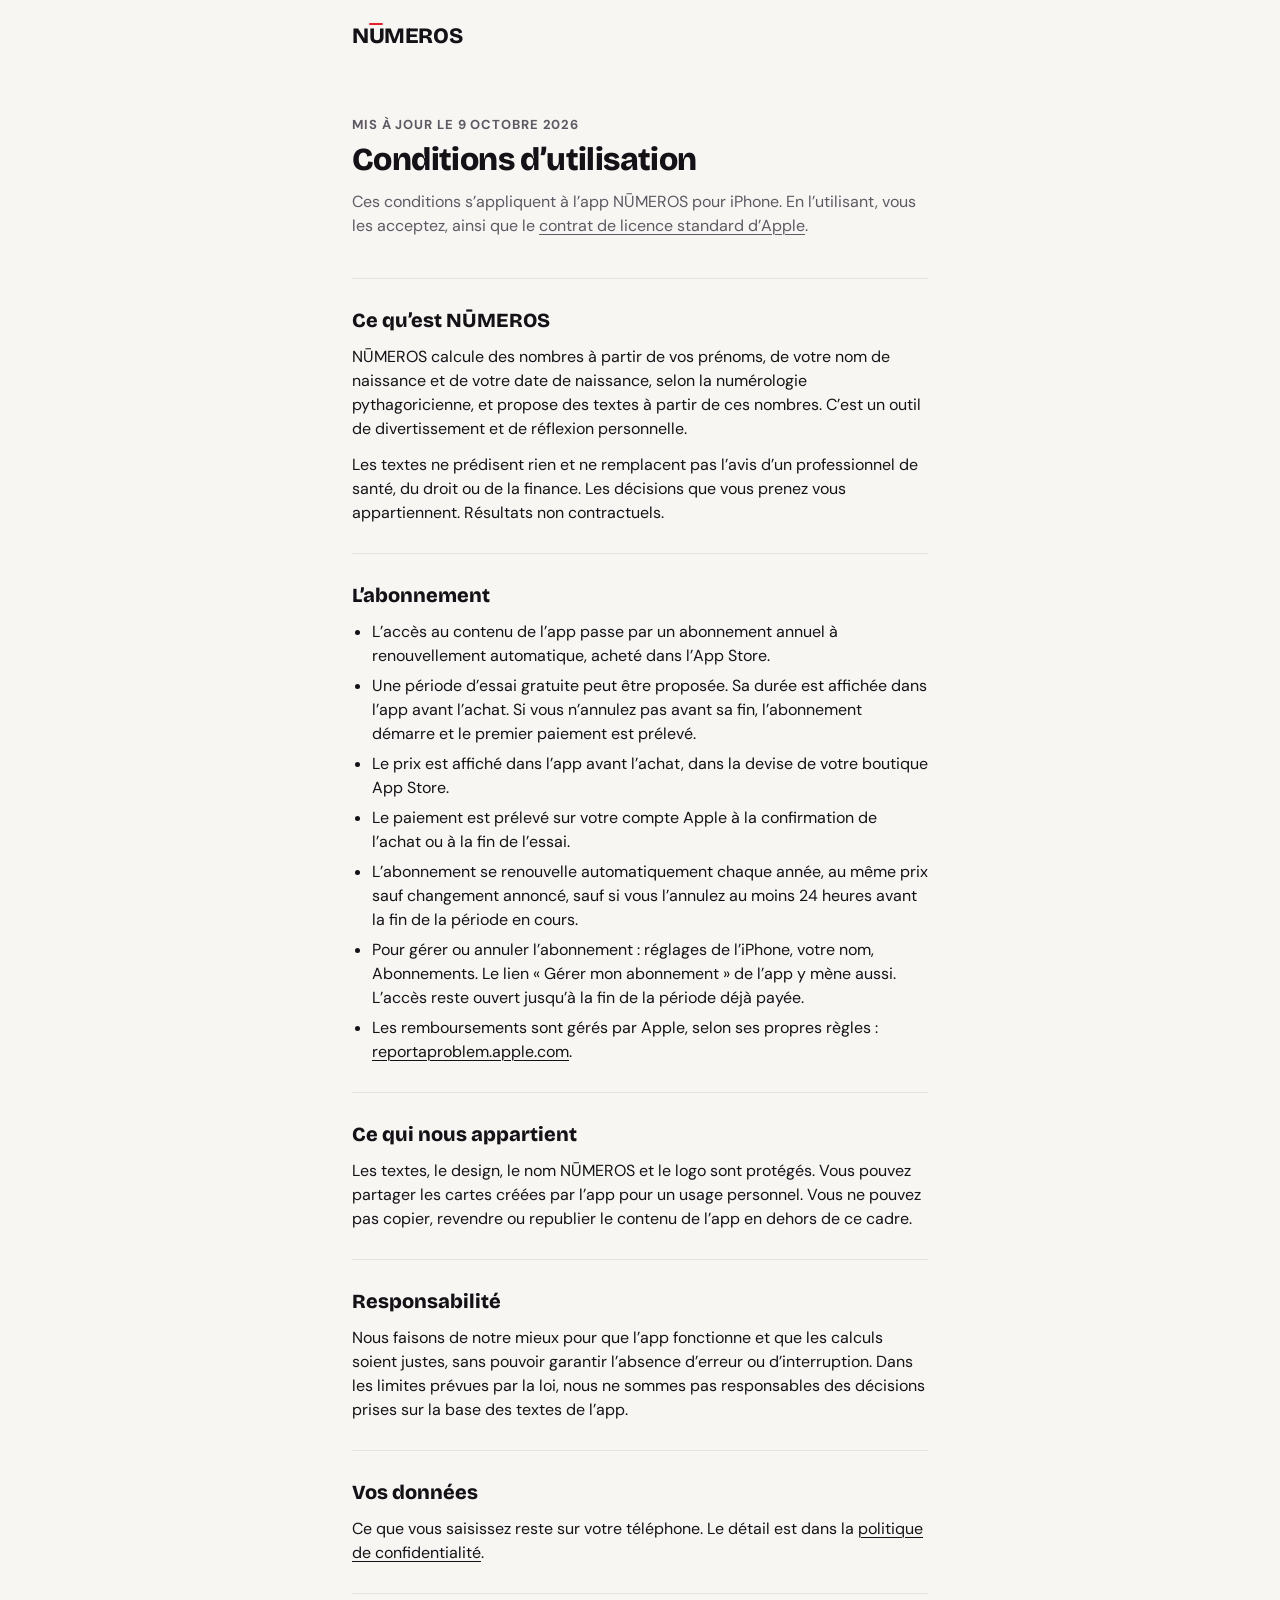
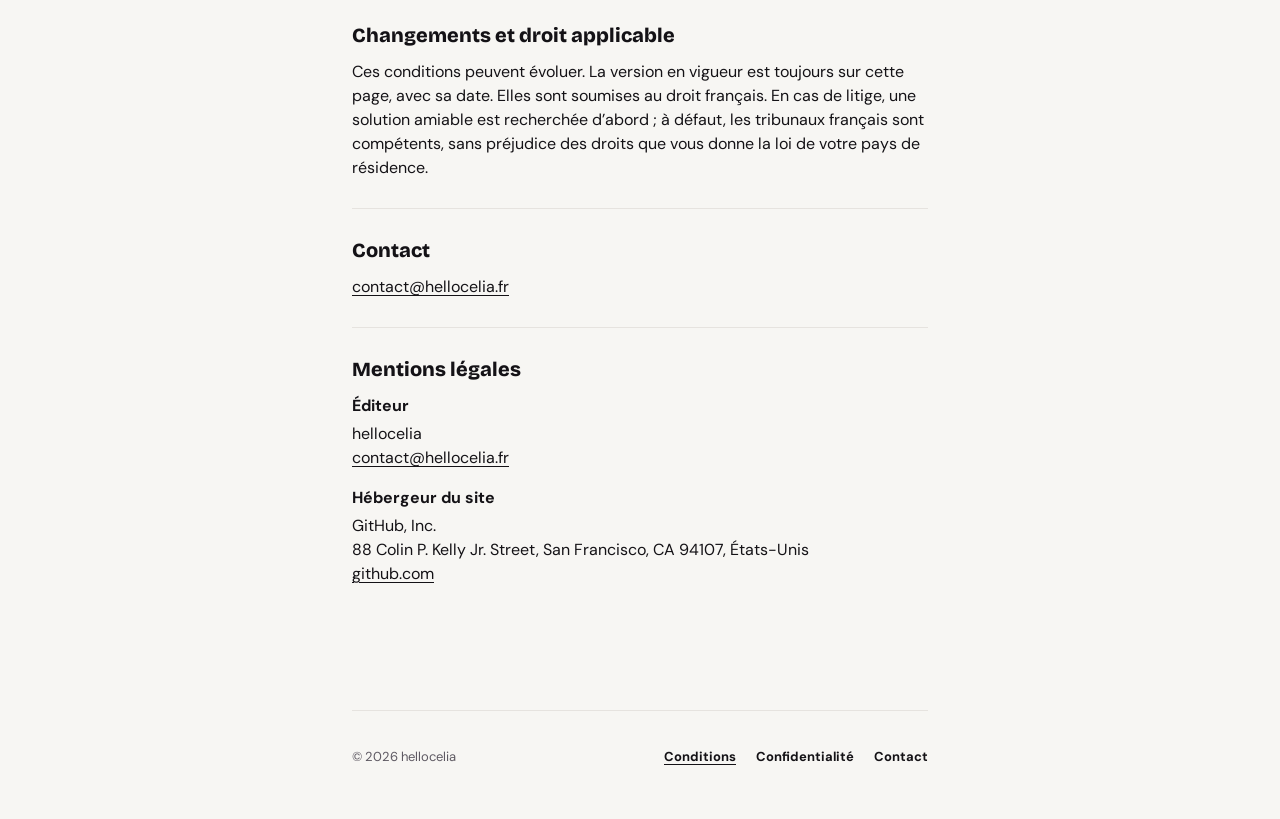
==== conditions.html @ 9b887e05 "Landing NŪMEROS et pages légales Co-Authored-By: Claude Opus 5.5 <noreply@anthropic.com>" ====
<!doctype html>
<html lang="fr">
  <head>
    <meta charset="utf-8" />
    <meta name="viewport" content="width=device-width, initial-scale=1" />
    <title>Conditions · NŪMEROS</title>
    <meta name="description" content="Conditions d’utilisation et d’abonnement de l’app NŪMEROS, et mentions légales." />
    <meta name="theme-color" content="#F7F6F3" />
    <link rel="icon" href="favicon.svg" type="image/svg+xml" />
    <link rel="preconnect" href="https://fonts.googleapis.com" />
    <link rel="preconnect" href="https://fonts.gstatic.com" crossorigin />
    <link
      rel="stylesheet"
      href="https://fonts.googleapis.com/css2?family=Bricolage+Grotesque:opsz,wght@12..96,800&family=DM+Sans:wght@400;700&display=swap"
    />
    <link rel="stylesheet" href="style.css" />
    <script src="analytics.js" defer></script>
  </head>
  <body>
    <a class="skip" href="#contenu">Aller au contenu</a>

    <div class="page">
      <header class="top">
        <a class="wordmark" href="./" aria-label="Numéros, accueil">N<span class="u">U</span>MEROS</a>
      </header>

      <main id="contenu" class="legal">
        <header>
          <p class="label">Mis à jour le 9 octobre 2026</p>
          <h1>Conditions d’utilisation</h1>
          <p class="muted">
            Ces conditions s’appliquent à l’app NŪMEROS pour iPhone. En l’utilisant, vous les acceptez, ainsi que le
            <a href="https://www.apple.com/legal/internet-services/itunes/dev/stdeula/" rel="noopener"
              >contrat de licence standard d’Apple</a
            >.
          </p>
        </header>

        <section>
          <h2>Ce qu’est NŪMEROS</h2>
          <p>
            NŪMEROS calcule des nombres à partir de vos prénoms, de votre nom de naissance et de votre date de
            naissance, selon la numérologie pythagoricienne, et propose des textes à partir de ces nombres. C’est un
            outil de divertissement et de réflexion personnelle.
          </p>
          <p>
            Les textes ne prédisent rien et ne remplacent pas l’avis d’un professionnel de santé, du droit ou de la
            finance. Les décisions que vous prenez vous appartiennent. Résultats non contractuels.
          </p>
        </section>

        <section>
          <h2>L’abonnement</h2>
          <ul>
            <li>
              L’accès au contenu de l’app passe par un abonnement annuel à renouvellement automatique, acheté dans
              l’App Store.
            </li>
            <li>
              Une période d’essai gratuite peut être proposée. Sa durée est affichée dans l’app avant l’achat. Si vous
              n’annulez pas avant sa fin, l’abonnement démarre et le premier paiement est prélevé.
            </li>
            <li>Le prix est affiché dans l’app avant l’achat, dans la devise de votre boutique App Store.</li>
            <li>
              Le paiement est prélevé sur votre compte Apple à la confirmation de l’achat ou à la fin de l’essai.
            </li>
            <li>
              L’abonnement se renouvelle automatiquement chaque année, au même prix sauf changement annoncé, sauf si
              vous l’annulez au moins 24 heures avant la fin de la période en cours.
            </li>
            <li>
              Pour gérer ou annuler l’abonnement : réglages de l’iPhone, votre nom, Abonnements. Le lien « Gérer mon
              abonnement » de l’app y mène aussi. L’accès reste ouvert jusqu’à la fin de la période déjà payée.
            </li>
            <li>
              Les remboursements sont gérés par Apple, selon ses propres règles :
              <a href="https://reportaproblem.apple.com" rel="noopener">reportaproblem.apple.com</a>.
            </li>
          </ul>
        </section>

        <section>
          <h2>Ce qui nous appartient</h2>
          <p>
            Les textes, le design, le nom NŪMEROS et le logo sont protégés. Vous pouvez partager les cartes créées
            par l’app pour un usage personnel. Vous ne pouvez pas copier, revendre ou republier le contenu de l’app
            en dehors de ce cadre.
          </p>
        </section>

        <section>
          <h2>Responsabilité</h2>
          <p>
            Nous faisons de notre mieux pour que l’app fonctionne et que les calculs soient justes, sans pouvoir
            garantir l’absence d’erreur ou d’interruption. Dans les limites prévues par la loi, nous ne sommes pas
            responsables des décisions prises sur la base des textes de l’app.
          </p>
        </section>

        <section>
          <h2>Vos données</h2>
          <p>
            Ce que vous saisissez reste sur votre téléphone. Le détail est dans la
            <a href="confidentialite.html">politique de confidentialité</a>.
          </p>
        </section>

        <section>
          <h2>Changements et droit applicable</h2>
          <p>
            Ces conditions peuvent évoluer. La version en vigueur est toujours sur cette page, avec sa date. Elles sont
            soumises au droit français. En cas de litige, une solution amiable est recherchée d’abord ; à défaut, les
            tribunaux français sont compétents, sans préjudice des droits que vous donne la loi de votre pays de
            résidence.
          </p>
        </section>

        <section>
          <h2>Contact</h2>
          <p><a href="mailto:contact@hellocelia.fr">contact@hellocelia.fr</a></p>
        </section>

        <section id="mentions">
          <h2>Mentions légales</h2>
          <p><strong>Éditeur</strong></p>
          <address>
            hellocelia<br />
            <a href="mailto:contact@hellocelia.fr">contact@hellocelia.fr</a>
          </address>
          <p><strong>Hébergeur du site</strong></p>
          <address>
            GitHub, Inc.<br />
            88 Colin P. Kelly Jr. Street, San Francisco, CA 94107, États-Unis<br />
            <a href="https://github.com" rel="noopener">github.com</a>
          </address>
        </section>
      </main>

      <footer class="foot">
        <span class="small muted">© 2026 hellocelia</span>
        <nav aria-label="Pages légales">
          <a href="conditions.html" aria-current="page">Conditions</a>
          <a href="confidentialite.html">Confidentialité</a>
          <a href="mailto:contact@hellocelia.fr">Contact</a>
        </nav>
      </footer>
    </div>
  </body>
</html>
---- style.css ----
/*
 * NŪMEROS, même design que l'app (voir DESIGN.md).
 * Clair seulement. Texte encre ou gris, jamais coloré. Rouge pour le wordmark
 * et le seul bouton principal. Une teinte par page : la lueur du nombre.
 */

:root {
  --bg: #f7f6f3;
  --surface: #ffffff;
  --ink: #141216;
  --muted: #5e5962;
  --line: #e6e3df;
  --soft: #efedea;
  --accent: #e8202a;
  --accent-dark: #b5121b;
  --on-accent: #ffffff;
  /* Teinte de la page : le 8 par défaut. */
  --hue: #c98a12;

  --display: 'Bricolage Grotesque', system-ui, sans-serif;
  --text: 'DM Sans', system-ui, sans-serif;

  --ease: cubic-bezier(0.23, 1, 0.32, 1);
  --press: 120ms;
  --enter: 260ms;
  --stagger: 60ms;

  --shadow-card: 0 1px 2px rgba(20, 18, 22, 0.04), 0 8px 24px rgba(20, 18, 22, 0.06);
  --shadow-lifted: 0 2px 4px rgba(20, 18, 22, 0.05), 0 18px 40px rgba(20, 18, 22, 0.1);

  color-scheme: light;
}

*,
*::before,
*::after {
  box-sizing: border-box;
}

/* Enregistrée pour que la lueur glisse d'une couleur à l'autre. */
@property --hue {
  syntax: '<color>';
  inherits: true;
  initial-value: #c98a12;
}

html {
  -webkit-text-size-adjust: 100%;
  overflow-x: clip;
  transition: --hue 600ms var(--ease);
  scroll-behavior: smooth;
}

body {
  margin: 0;
  min-height: 100dvh;
  background: var(--bg);
  color: var(--ink);
  font: 400 16px/1.5 var(--text);
  -webkit-font-smoothing: antialiased;
  overflow-x: hidden;
}

/* Lueur du nombre, en haut de page. Elle défile avec le contenu. */
.glow {
  position: absolute;
  inset: 0 0 auto 0;
  height: 560px;
  pointer-events: none;
  z-index: 0;
  background:
    radial-gradient(60% 55% at 50% 0%, color-mix(in srgb, var(--hue) 34%, transparent), transparent 70%),
    radial-gradient(35% 40% at 78% 8%, color-mix(in srgb, var(--hue) 22%, transparent), transparent 70%);
}

.page {
  position: relative;
  z-index: 1;
  max-width: 640px;
  margin: 0 auto;
  padding: 0 16px;
}

@media (min-width: 768px) {
  .page {
    padding: 0 32px;
  }
}

/* Textes : 5 tailles, 3 styles. */
h1,
h2,
h3 {
  font-family: var(--display);
  font-weight: 800;
  margin: 0;
  text-wrap: balance;
}

h1 {
  font-size: 32px;
  line-height: 36px;
  letter-spacing: -0.6px;
}

h2 {
  font-size: 20px;
  line-height: 26px;
}

p {
  margin: 0;
}

.small {
  font-size: 13px;
  line-height: 18px;
}

.muted {
  color: var(--muted);
}

.label {
  font: 700 13px/18px var(--text);
  letter-spacing: 0.9px;
  text-transform: uppercase;
  color: var(--muted);
}

a {
  color: inherit;
  text-underline-offset: 3px;
  text-decoration-thickness: 1px;
}

:focus-visible {
  outline: 2px solid var(--ink);
  outline-offset: 3px;
  border-radius: 6px;
}

.sr-only {
  position: absolute;
  width: 1px;
  height: 1px;
  margin: -1px;
  overflow: hidden;
  clip: rect(0 0 0 0);
  white-space: nowrap;
}

.skip {
  position: absolute;
  left: 16px;
  top: -60px;
  z-index: 10;
  padding: 10px 16px;
  background: var(--ink);
  color: var(--surface);
  border-radius: 999px;
  font-weight: 700;
  text-decoration: none;
}

.skip:focus {
  top: 12px;
}

/* En-tête : le wordmark seul. */
.top {
  display: flex;
  align-items: center;
  justify-content: space-between;
  min-height: 72px;
}

.wordmark {
  display: inline-flex;
  font: 800 22px/1 var(--display);
  letter-spacing: -0.4px;
  color: var(--ink);
  text-decoration: none;
  padding: 10px 0;
}

/* Le macron : une barre de calcul rouge posée au-dessus du U. */
.wordmark .u {
  position: relative;
}

.wordmark .u::before {
  content: '';
  position: absolute;
  left: 0.04em;
  right: 0.04em;
  top: -0.1em;
  height: 0.12em;
  border-radius: 0.06em;
  background: var(--accent);
}

/* Bouton principal : pilule rouge de 56 px, un seul par page. */
.button {
  display: inline-flex;
  align-items: center;
  justify-content: center;
  gap: 10px;
  min-height: 56px;
  padding: 0 28px;
  border: 0;
  border-radius: 999px;
  background: var(--accent);
  color: var(--on-accent);
  font: 700 16px/1 var(--text);
  text-decoration: none;
  cursor: pointer;
  touch-action: manipulation;
  transition: transform var(--press) var(--ease), background-color var(--press) var(--ease);
}

.button:hover {
  background: var(--accent-dark);
}

.button:active {
  transform: scale(0.97);
}

.button[aria-disabled='true'] {
  cursor: default;
}

.button[aria-disabled='true']:hover {
  background: var(--accent);
}

.button svg {
  width: 18px;
  height: 18px;
  flex: none;
}

/* Pied de page commun. */
.foot {
  margin-top: 96px;
  padding: 24px 0 40px;
  border-top: 1px solid var(--line);
  display: flex;
  flex-wrap: wrap;
  gap: 8px 24px;
  align-items: center;
  justify-content: space-between;
}

.foot nav {
  display: flex;
  flex-wrap: wrap;
  gap: 0 20px;
}

.foot nav a {
  display: inline-flex;
  align-items: center;
  min-height: 44px;
  font-size: 13px;
  font-weight: 700;
  text-decoration: none;
  transition: opacity var(--press) var(--ease);
}

.foot nav a:hover,
.foot nav a[aria-current='page'] {
  text-decoration: underline;
}

.foot nav a:active {
  opacity: 0.6;
}

/* ---------- Landing ---------- */

.hero {
  padding: 40px 0 0;
  text-align: center;
}

.hero h1 {
  font-size: clamp(48px, 13vw, 96px);
  line-height: 0.98;
  letter-spacing: -0.04em;
}

.hero .lede {
  max-width: 36ch;
  margin: 20px auto 0;
  font-size: 16px;
  line-height: 24px;
  color: var(--muted);
}

.hero .cta {
  margin-top: 32px;
}

.hero .cta-note {
  margin-top: 12px;
}

/* Le ticket du jour : corps + talon, séparés par une perforation. */
.ticket-wrap {
  display: flex;
  justify-content: center;
  margin: 56px 0 0;
  /* Place pour le talon détaché. */
  padding-right: 12px;
}

.ticket {
  position: relative;
  display: grid;
  grid-template-columns: 1fr auto;
  width: min(100%, 420px);
  padding: 0;
  border: 0;
  background: none;
  color: inherit;
  font: inherit;
  text-align: left;
  cursor: pointer;
  touch-action: manipulation;
  filter: drop-shadow(0 18px 30px rgba(20, 18, 22, 0.1)) drop-shadow(0 2px 3px rgba(20, 18, 22, 0.05));
}

.ticket:focus-visible {
  outline-offset: 8px;
  border-radius: 20px;
}

.ticket-body,
.ticket-stub {
  position: relative;
  background: var(--surface);
  /* Encoches demi-cercle aux deux bouts de la perforation. */
  --notch: radial-gradient(circle 10px at var(--nx) 0, transparent 9.5px, #000 10px),
    radial-gradient(circle 10px at var(--nx) 100%, transparent 9.5px, #000 10px);
  -webkit-mask: var(--notch);
  -webkit-mask-composite: source-in;
  mask: var(--notch);
  mask-composite: intersect;
}

.ticket-body {
  --nx: 100%;
  border-radius: 20px 0 0 20px;
  padding: 22px 22px 22px 24px;
  display: flex;
  flex-direction: column;
  gap: 14px;
  min-width: 0;
}

.ticket-stub {
  --nx: 0;
  border-radius: 0 20px 20px 0;
  width: clamp(92px, 26vw, 116px);
  padding: 22px 12px;
  display: flex;
  flex-direction: column;
  align-items: center;
  justify-content: center;
  gap: 2px;
  /* La perforation, en pointillés sur le bord gauche du talon. */
  background-image: linear-gradient(var(--line) 50%, transparent 0);
  background-size: 1.5px 10px;
  background-repeat: repeat-y;
  background-position: 0 center;
  background-color: var(--surface);
  transform-origin: 0 100%;
}

.ticket-stub .no {
  font: 700 13px/18px var(--text);
  letter-spacing: 0.9px;
  color: var(--muted);
}

.ticket-stub .digits {
  font: 800 48px/1 var(--display);
  letter-spacing: -2px;
  font-variant-numeric: tabular-nums;
  min-width: 2ch;
  text-align: center;
}

.ticket-stub .dot {
  width: 10px;
  height: 10px;
  margin-top: 8px;
  border-radius: 50%;
  background: var(--hue);
}

.ticket-head {
  display: flex;
  flex-wrap: wrap;
  justify-content: space-between;
  gap: 4px 12px;
  white-space: nowrap;
}

.ticket-focus,
.ticket-line {
  transition: opacity 160ms var(--ease);
}

.ticket.swap .ticket-focus,
.ticket.swap .ticket-line {
  opacity: 0;
}

.ticket-focus {
  font: 800 32px/36px var(--display);
  letter-spacing: -0.6px;
}

.ticket-line {
  font-weight: 700;
}

.ticket-hint {
  text-align: center;
  margin-top: 16px;
}

/* Les trois choses que fait l'app : label sur valeur. */
.features {
  margin-top: 96px;
}

.features h2 {
  text-align: center;
  margin-bottom: 24px;
}

.feature-list {
  list-style: none;
  margin: 0;
  padding: 0;
  display: grid;
  gap: 12px;
}

.feature {
  display: grid;
  grid-template-columns: auto 1fr;
  gap: 4px 16px;
  align-items: start;
  padding: 20px;
  background: var(--surface);
  border-radius: 20px;
  box-shadow: var(--shadow-card);
}

.feature .badge {
  grid-row: span 2;
  display: grid;
  place-items: center;
  width: 44px;
  height: 44px;
  border-radius: 12px;
  background: var(--soft);
  font: 800 20px/1 var(--display);
  font-variant-numeric: tabular-nums;
}

.feature h3 {
  font-size: 20px;
  line-height: 26px;
}

.feature p {
  color: var(--muted);
}

.closing {
  margin-top: 96px;
  text-align: center;
}

.closing p {
  margin-top: 8px;
}

/* ---------- Pages légales ---------- */

.legal {
  padding-top: 32px;
}

.legal header {
  margin-bottom: 40px;
}

.legal header .label {
  margin-bottom: 8px;
}

.legal header p {
  margin-top: 12px;
}

.legal section {
  padding: 28px 0;
  border-top: 1px solid var(--line);
}

.legal section h2 {
  margin-bottom: 12px;
}

.legal section p + p,
.legal section p + ul,
.legal section ul + p {
  margin-top: 12px;
}

.legal ul {
  margin: 0;
  padding-left: 20px;
}

.legal li + li {
  margin-top: 6px;
}

.legal strong {
  font-weight: 700;
}

.legal address {
  font-style: normal;
}

/* ---------- Mouvement ---------- */

/*
 * L'état de départ n'existe qu'avec JS (classe `js` sur <html>) :
 * sans script, tout est visible tout de suite.
 */
.js .enter {
  opacity: 0;
  transform: translateY(8px);
}

.js .enter.in {
  opacity: 1;
  transform: none;
  transition: opacity var(--enter) var(--ease), transform var(--enter) var(--ease);
  transition-delay: calc(var(--i, 0) * var(--stagger));
}

.js .glow {
  opacity: 0;
  transition: opacity 900ms var(--ease);
}

.js .glow.lit {
  opacity: 1;
}

/* Le talon se détache le long de la perforation. */
.ticket-stub {
  transition: transform 520ms var(--ease);
}

.ticket.torn .ticket-stub {
  transform: translate(10px, 6px) rotate(4deg);
}

.ticket:active .ticket-body {
  transform: scale(0.99);
}

.ticket-body {
  transition: transform var(--press) var(--ease);
}

@media (prefers-reduced-motion: reduce) {
  html {
    scroll-behavior: auto;
    transition: none;
  }

  .js .enter,
  .js .enter.in {
    transform: none;
  }

  .js .enter.in {
    transition: opacity 160ms linear;
    transition-delay: 0ms;
  }

  .ticket-stub,
  .ticket-body,
  .button {
    transition: none;
  }

  .ticket.torn .ticket-stub {
    transform: translate(6px, 0);
  }

  .button:active,
  .ticket:active .ticket-body {
    transform: none;
  }
}

.legal address + p {
  margin-top: 16px;
}

.legal section > p:has(+ address) {
  margin-bottom: 4px;
}
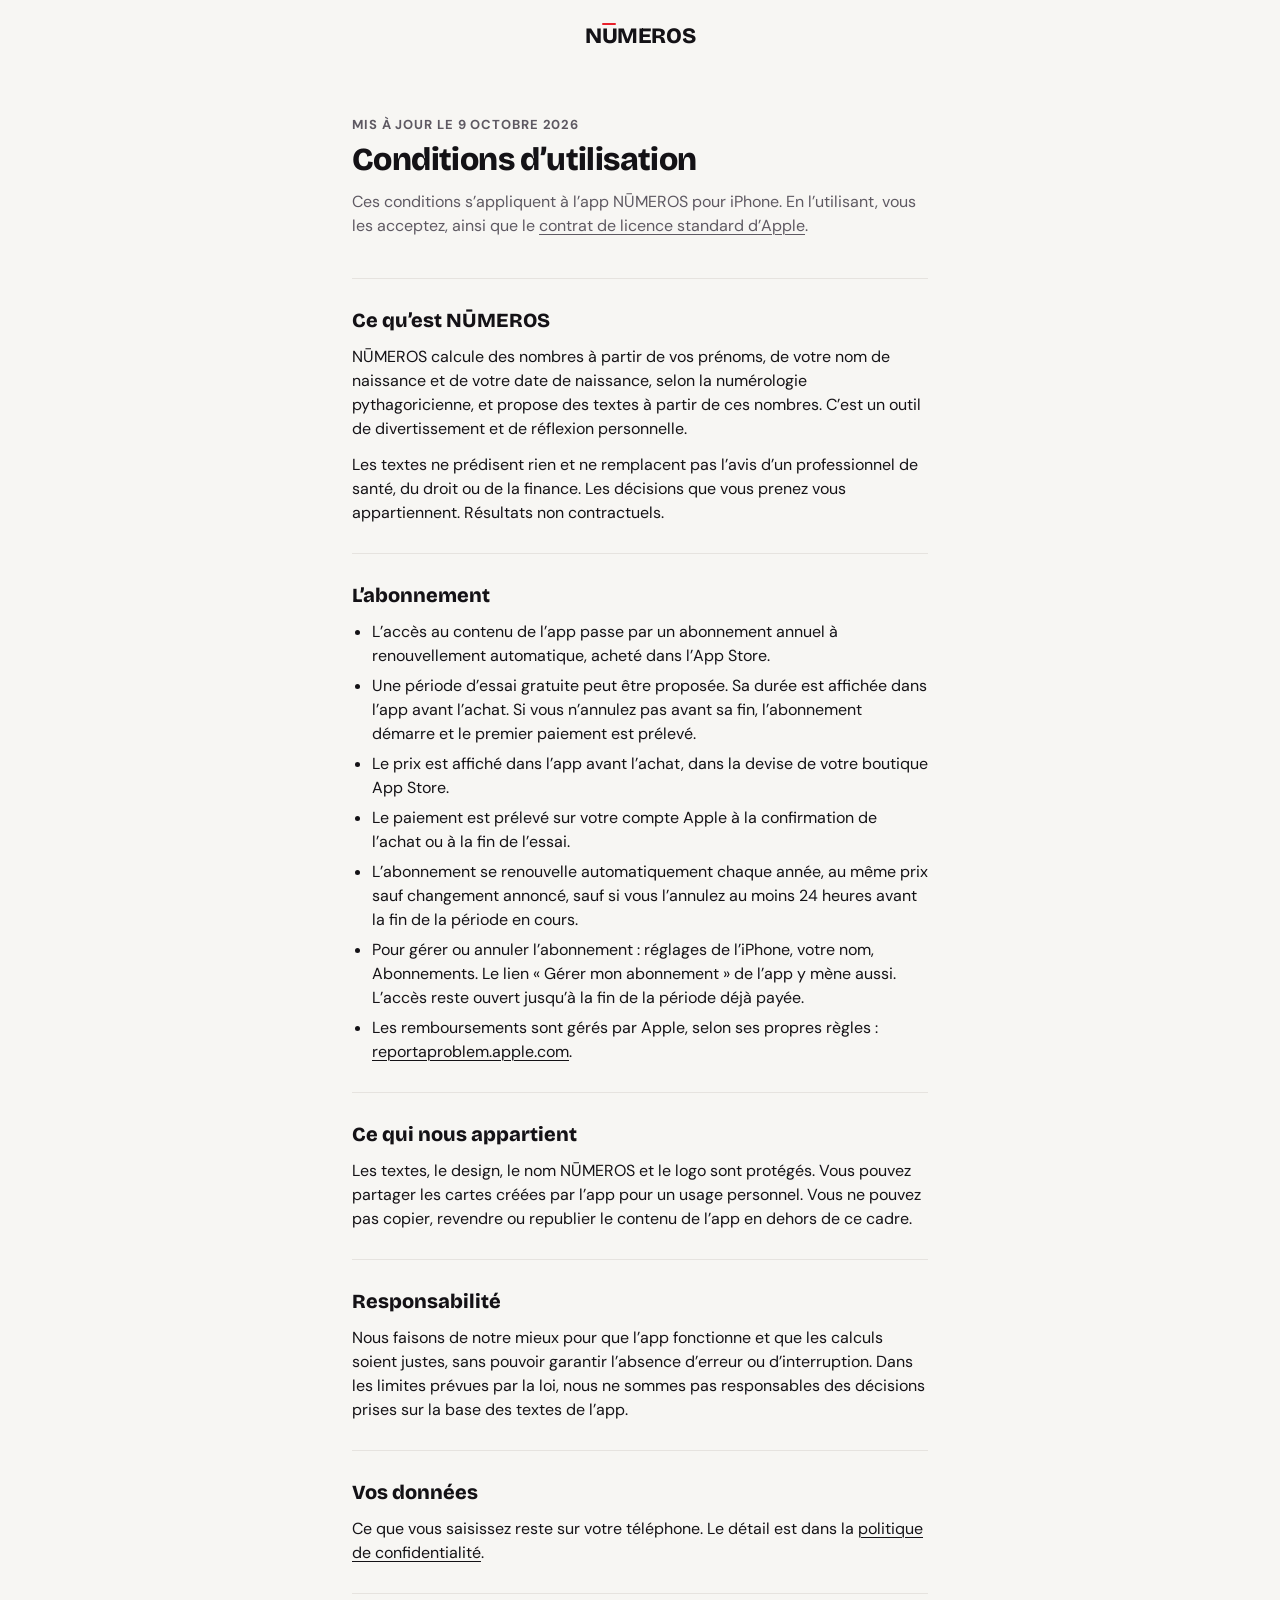
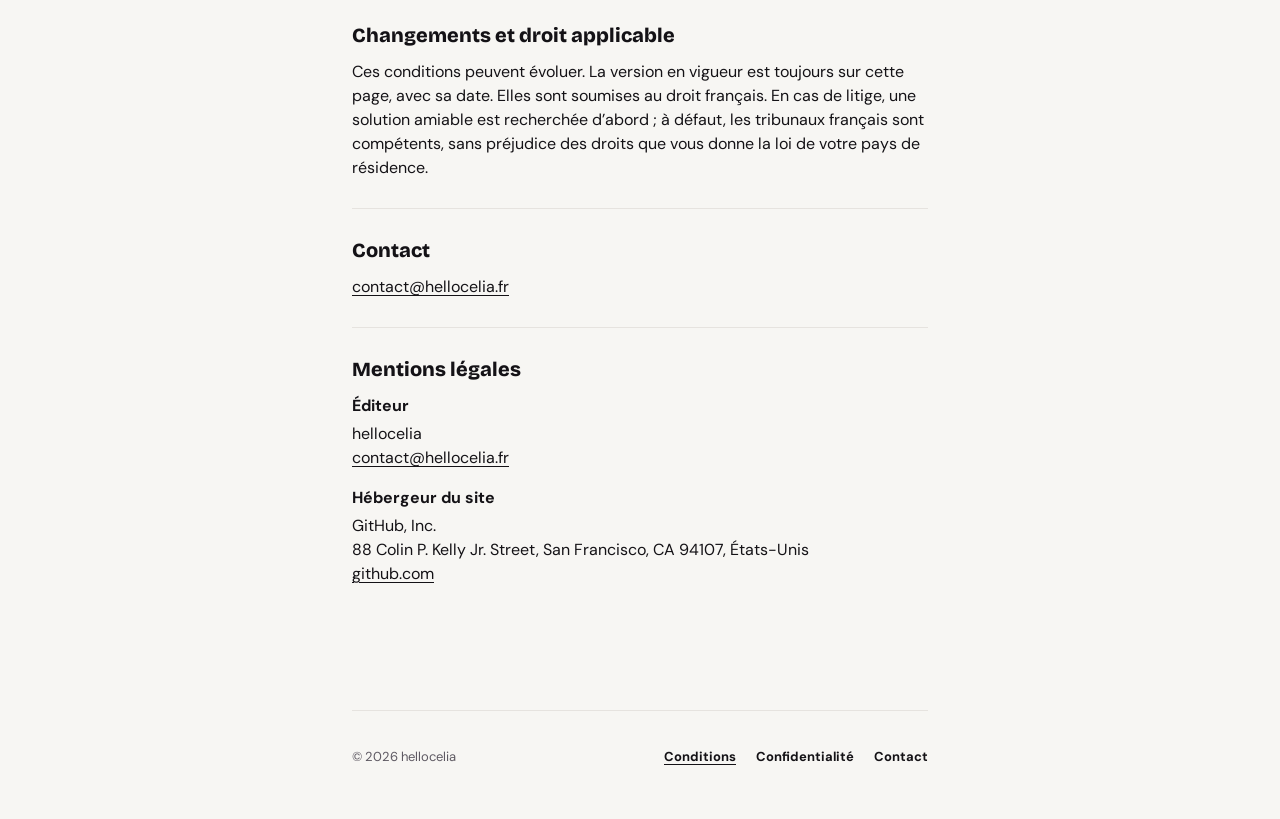
==== commit b612b33e: "Favicon tiré de l'icône de l'app Co-Authored-By: Claude Opus 5.5 <noreply@anthropic.com>" ====
--- a/conditions.html
+++ b/conditions.html
@@ -6,7 +6,9 @@
     <title>Conditions · NŪMEROS</title>
     <meta name="description" content="Conditions d’utilisation et d’abonnement de l’app NŪMEROS, et mentions légales." />
     <meta name="theme-color" content="#F7F6F3" />
-    <link rel="icon" href="favicon.svg" type="image/svg+xml" />
+    <link rel="icon" href="favicon.ico" sizes="48x48" />
+    <link rel="icon" href="favicon-96.png" type="image/png" sizes="96x96" />
+    <link rel="apple-touch-icon" href="apple-touch-icon.png" />
     <link rel="preconnect" href="https://fonts.googleapis.com" />
     <link rel="preconnect" href="https://fonts.gstatic.com" crossorigin />
     <link
--- a/style.css
+++ b/style.css
@@ -171,7 +171,7 @@
 .top {
   display: flex;
   align-items: center;
-  justify-content: space-between;
+  justify-content: center;
   min-height: 72px;
 }
 
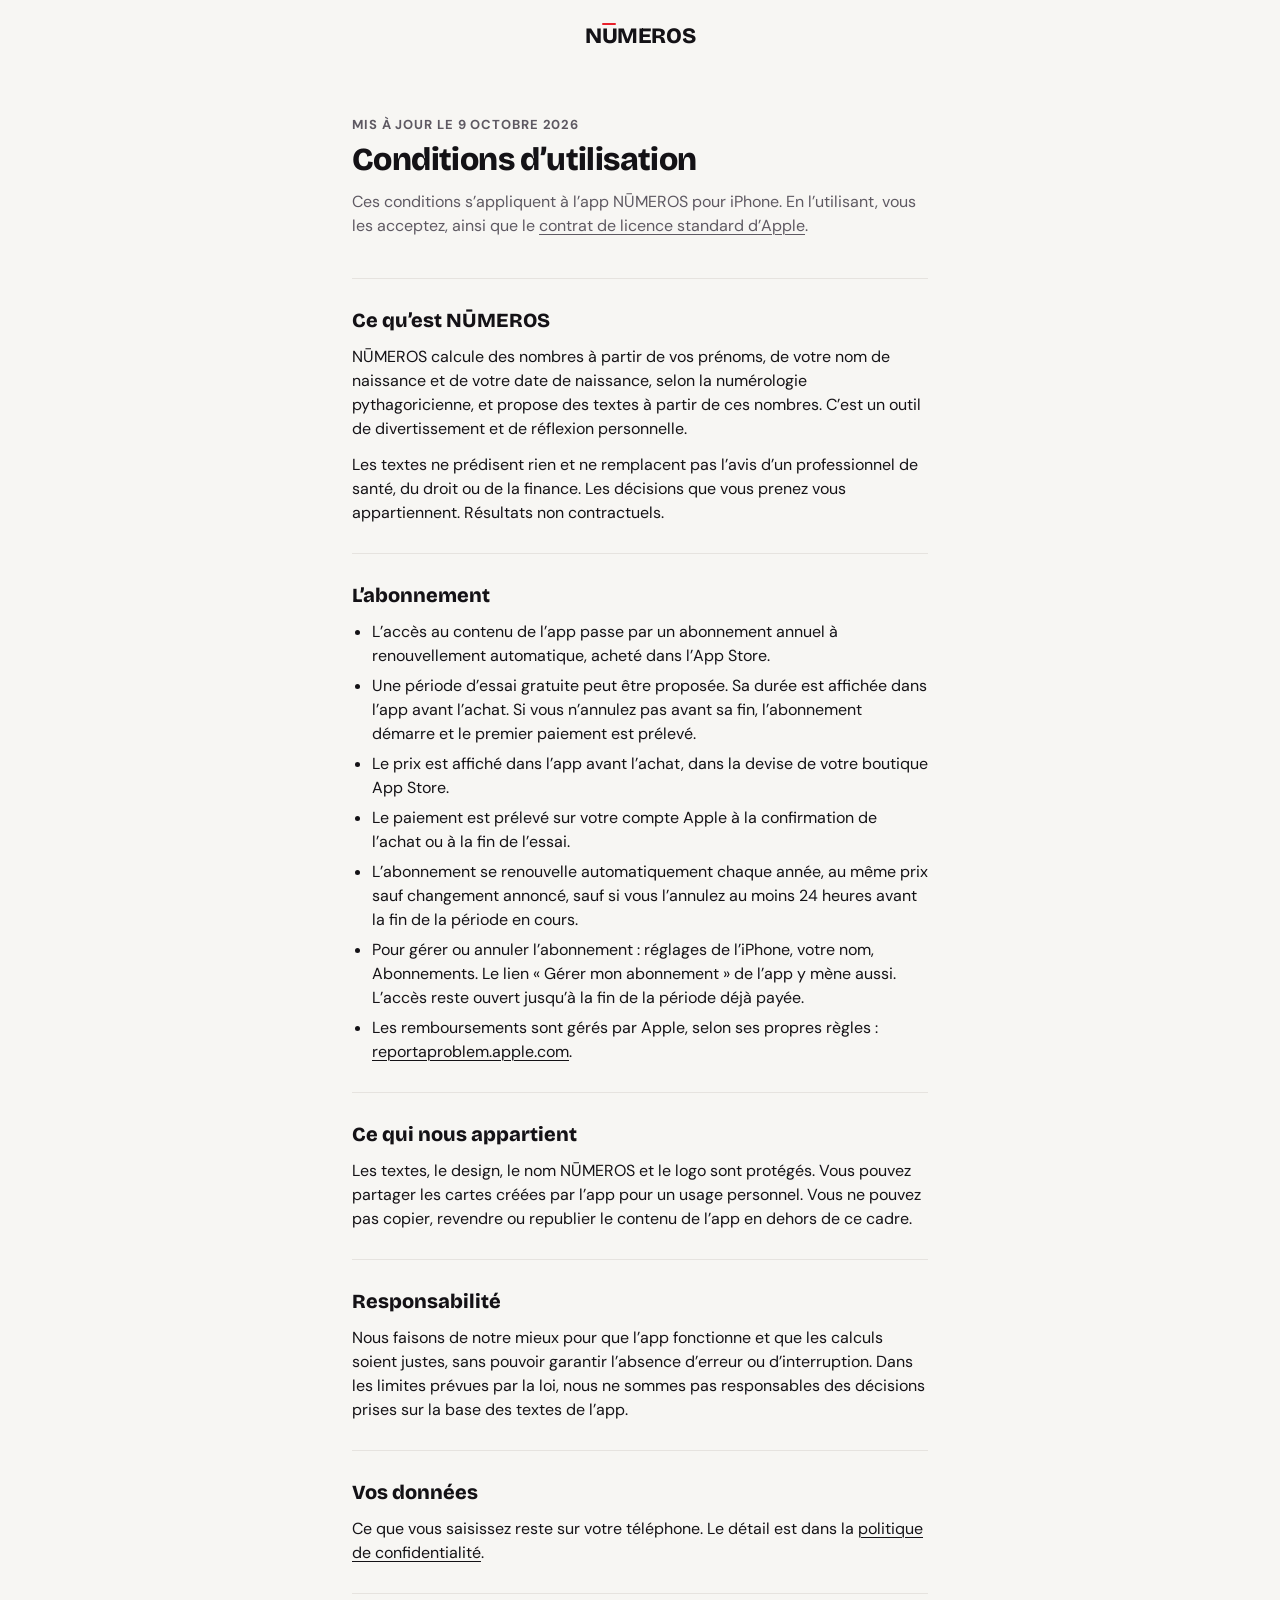
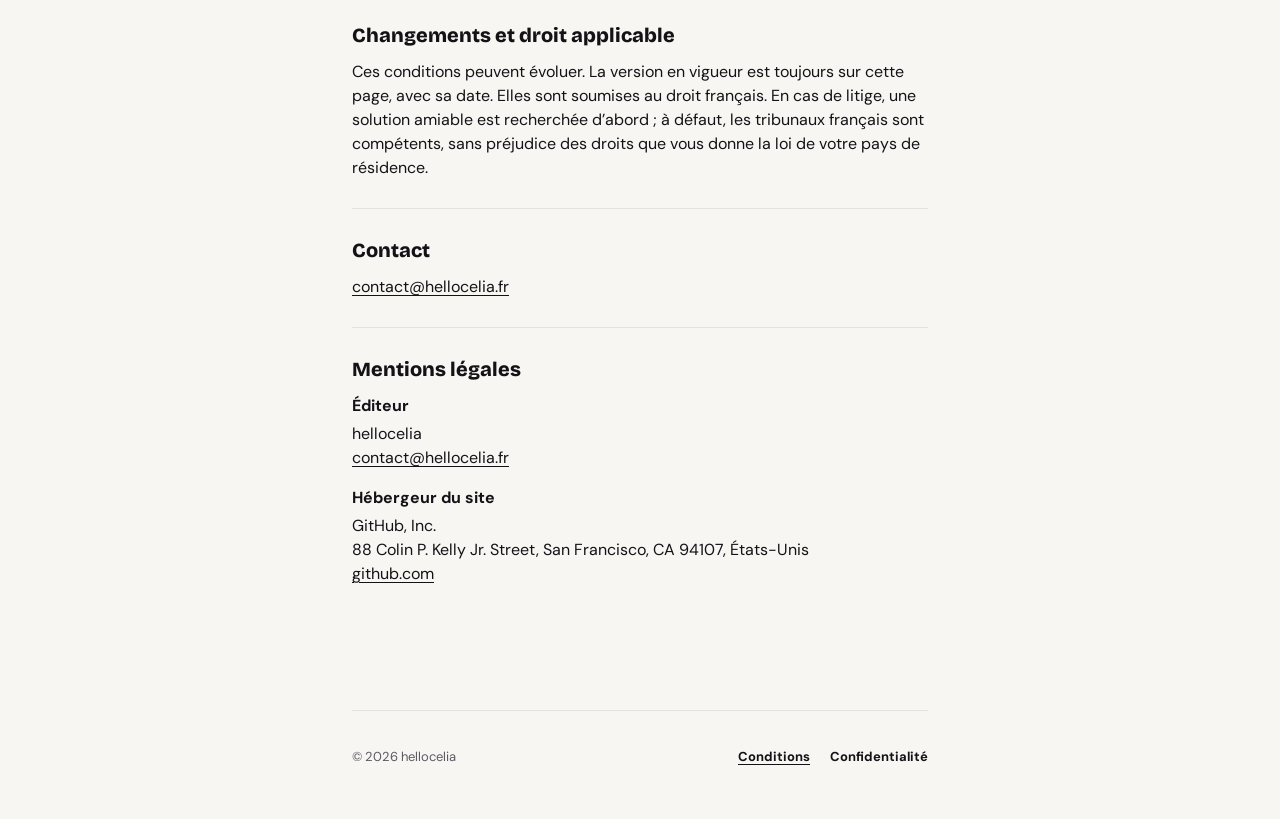
==== commit 34e1c93f: "Plus de lien Contact dans le pied de page Co-Authored-By: Claude Opus 5.5 <noreply@anthropic.com>" ====
--- a/conditions.html
+++ b/conditions.html
@@ -143,7 +143,6 @@
         <nav aria-label="Pages légales">
           <a href="conditions.html" aria-current="page">Conditions</a>
           <a href="confidentialite.html">Confidentialité</a>
-          <a href="mailto:contact@hellocelia.fr">Contact</a>
         </nav>
       </footer>
     </div>
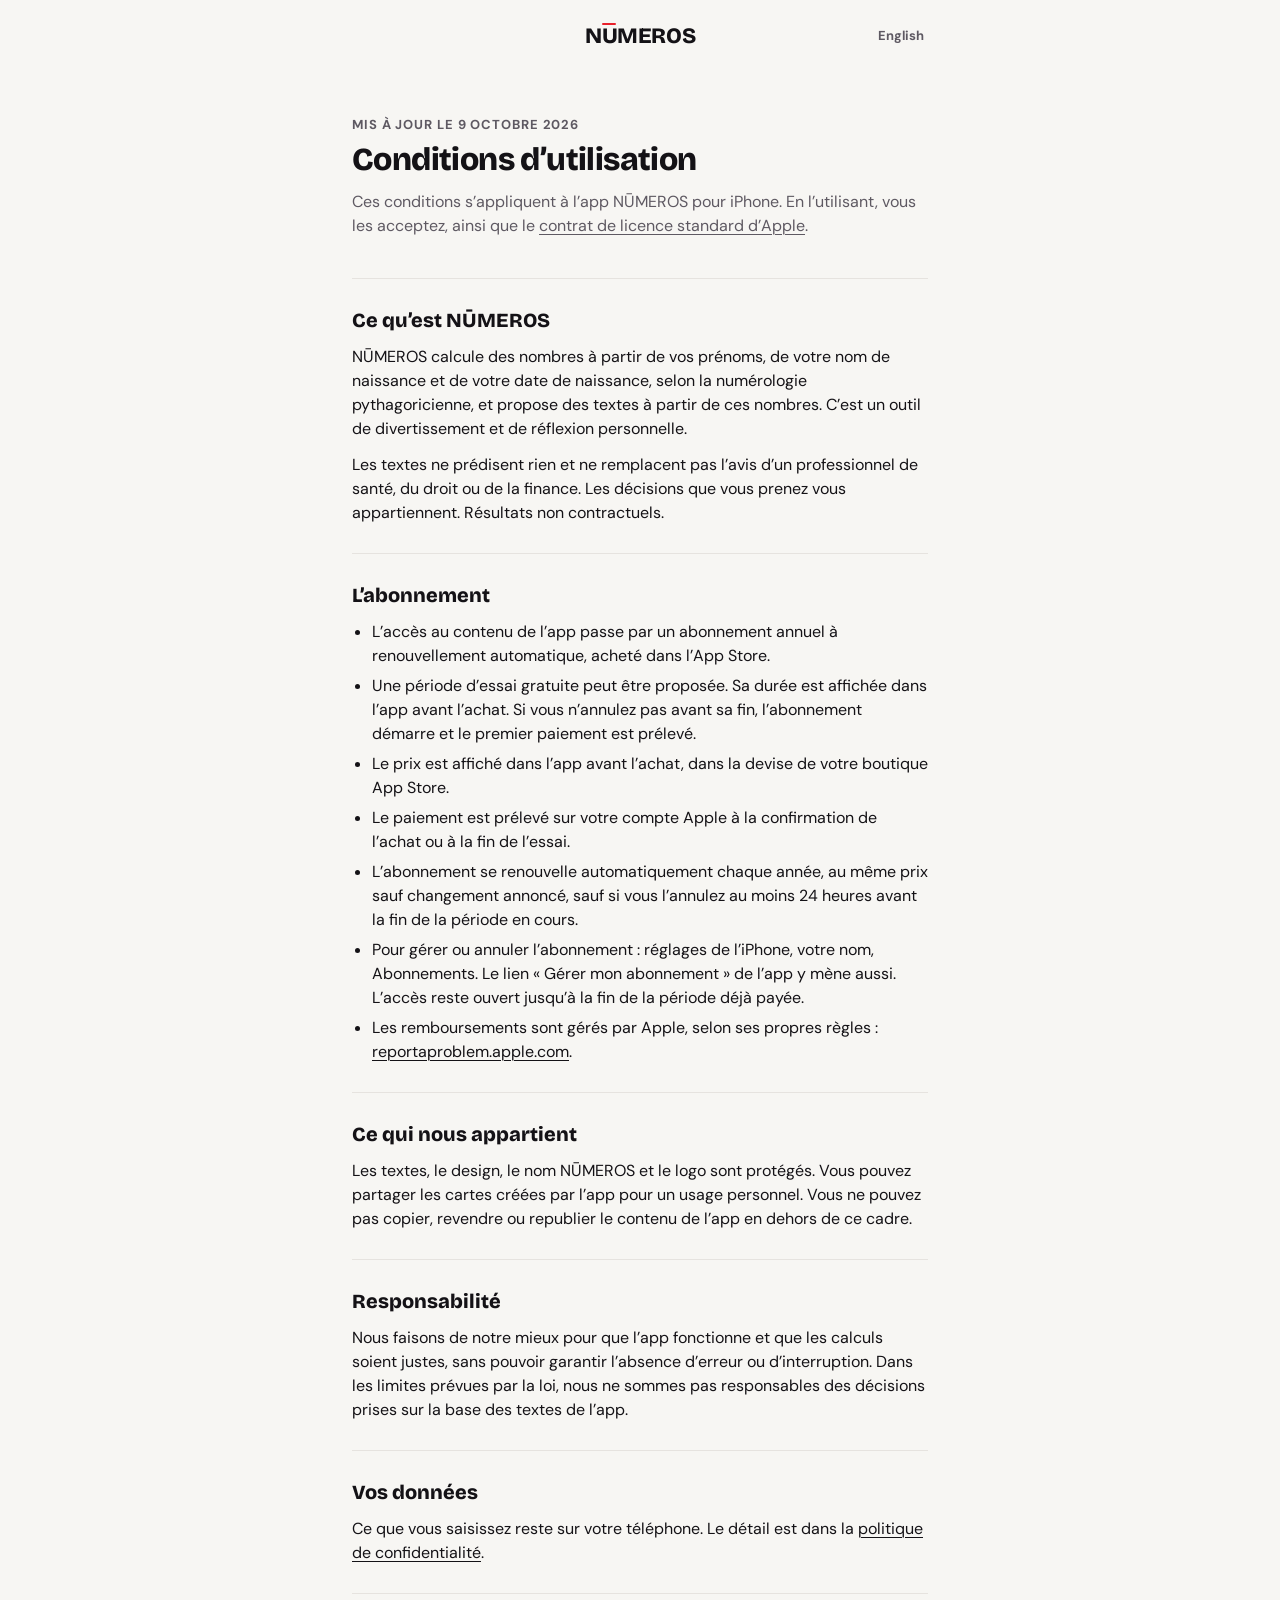
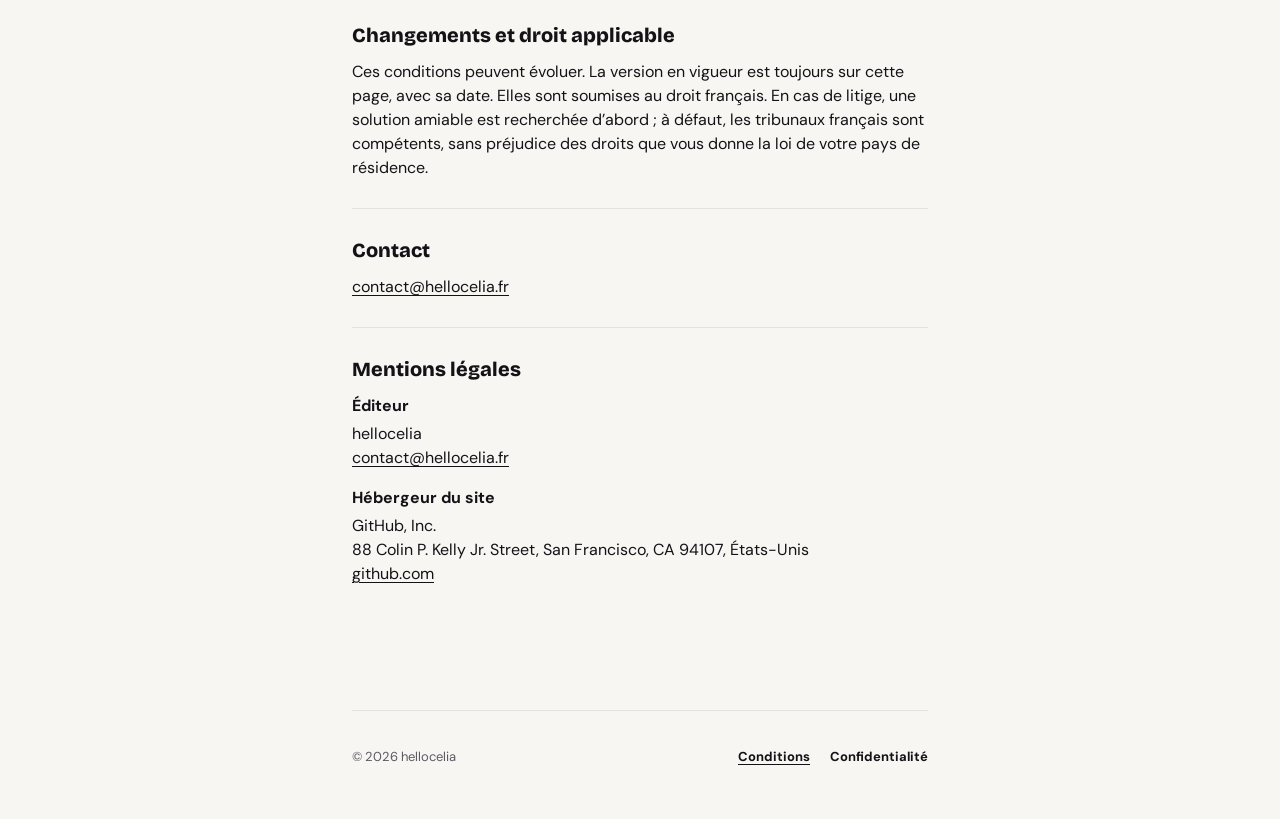
==== commit 4a4dae50: "Conditions et confidentialité en anglais Co-Authored-By: Claude Opus 5.5 <noreply@anthropic.com>" ====
--- a/conditions.html
+++ b/conditions.html
@@ -6,6 +6,8 @@
     <title>Conditions · NŪMEROS</title>
     <meta name="description" content="Conditions d’utilisation et d’abonnement de l’app NŪMEROS, et mentions légales." />
     <meta name="theme-color" content="#F7F6F3" />
+    <link rel="alternate" hreflang="fr" href="https://numeros.hellocelia.fr/conditions.html" />
+    <link rel="alternate" hreflang="en" href="https://numeros.hellocelia.fr/terms.html" />
     <link rel="icon" href="favicon.ico" sizes="48x48" />
     <link rel="icon" href="favicon-96.png" type="image/png" sizes="96x96" />
     <link rel="apple-touch-icon" href="apple-touch-icon.png" />
@@ -24,6 +26,7 @@
     <div class="page">
       <header class="top">
         <a class="wordmark" href="./" aria-label="Numéros, accueil">N<span class="u">U</span>MEROS</a>
+        <a class="lang" href="terms.html" hreflang="en" lang="en">English</a>
       </header>
 
       <main id="contenu" class="legal">
--- a/style.css
+++ b/style.css
@@ -169,6 +169,7 @@
 
 /* En-tête : le wordmark seul. */
 .top {
+  position: relative;
   display: flex;
   align-items: center;
   justify-content: center;
@@ -182,6 +183,27 @@
   color: var(--ink);
   text-decoration: none;
   padding: 10px 0;
+}
+
+/* Lien vers l'autre langue, à droite du wordmark centré. */
+.lang {
+  position: absolute;
+  right: 0;
+  top: 50%;
+  transform: translateY(-50%);
+  display: inline-flex;
+  align-items: center;
+  min-height: 44px;
+  padding: 0 4px;
+  font: 700 13px/18px var(--text);
+  color: var(--muted);
+  text-decoration: none;
+  transition: color var(--press) var(--ease);
+}
+
+.lang:hover {
+  color: var(--ink);
+  text-decoration: underline;
 }
 
 /* Le macron : une barre de calcul rouge posée au-dessus du U. */
